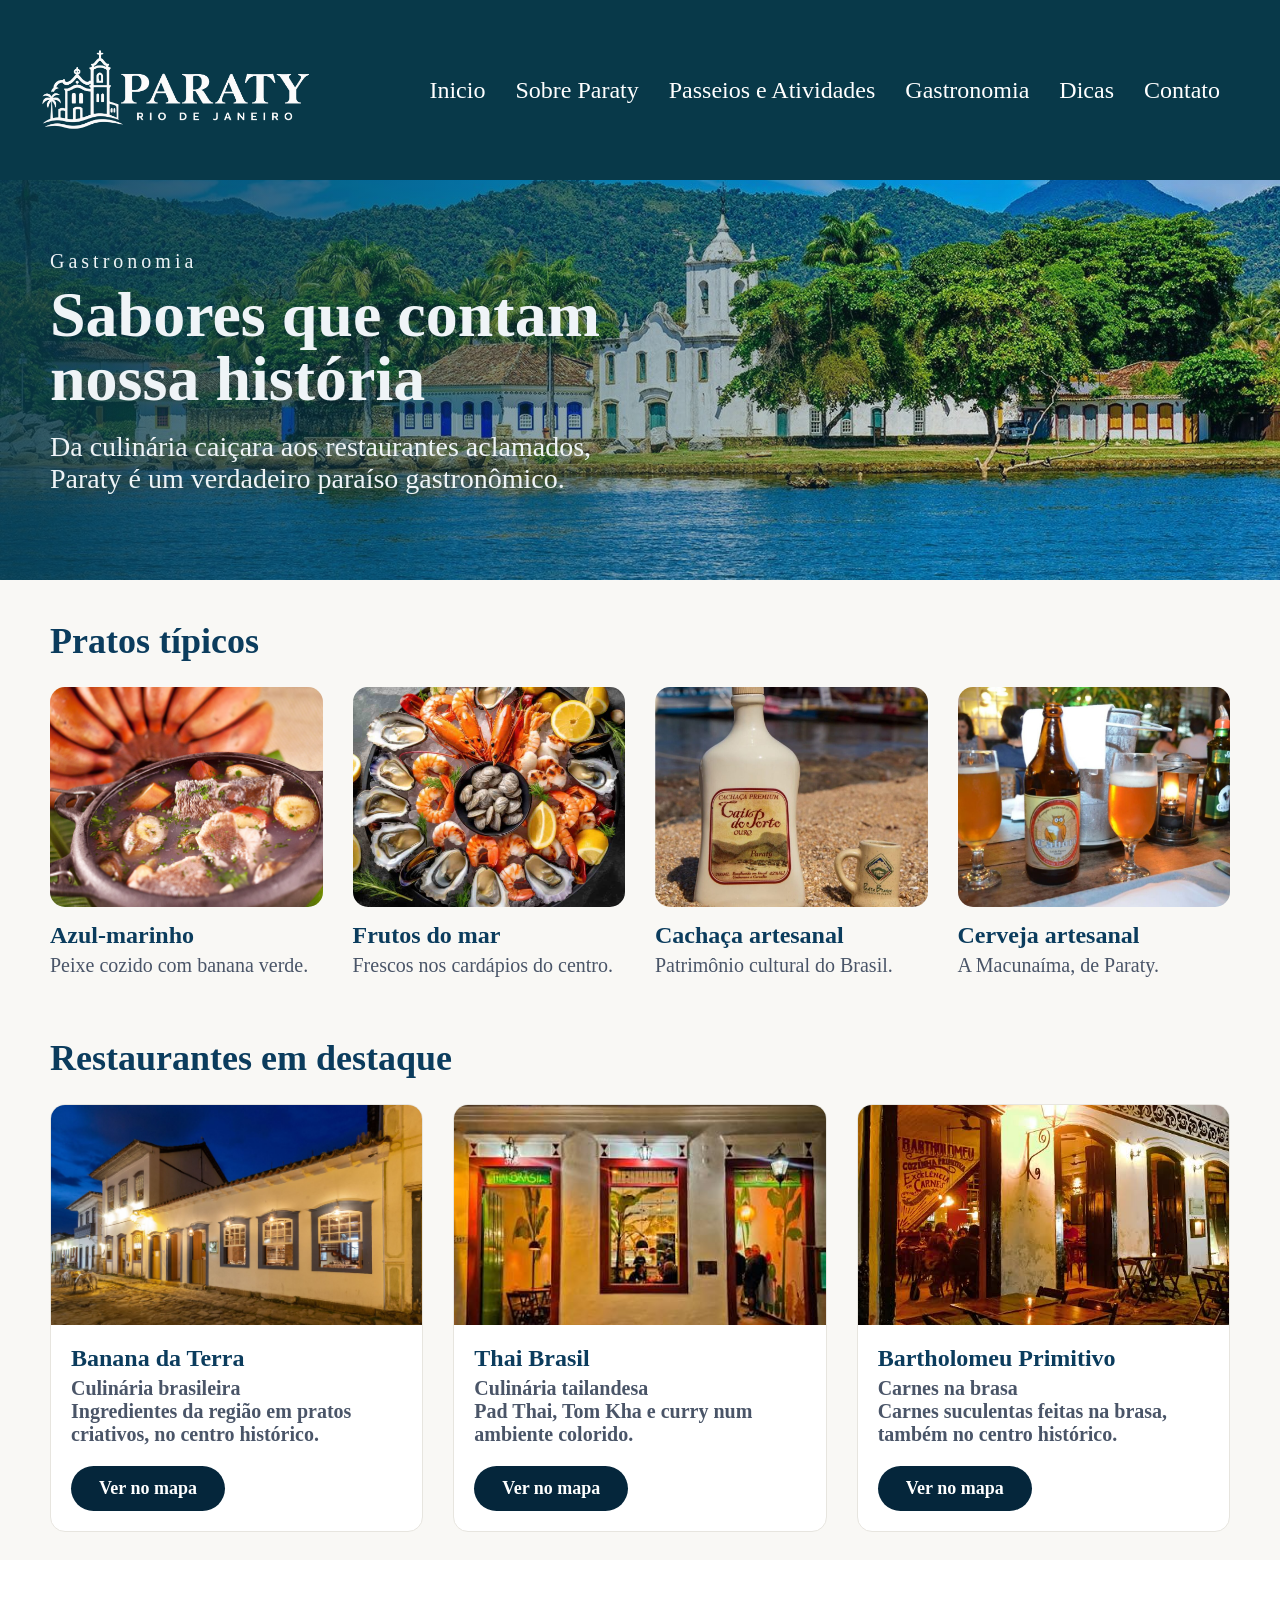
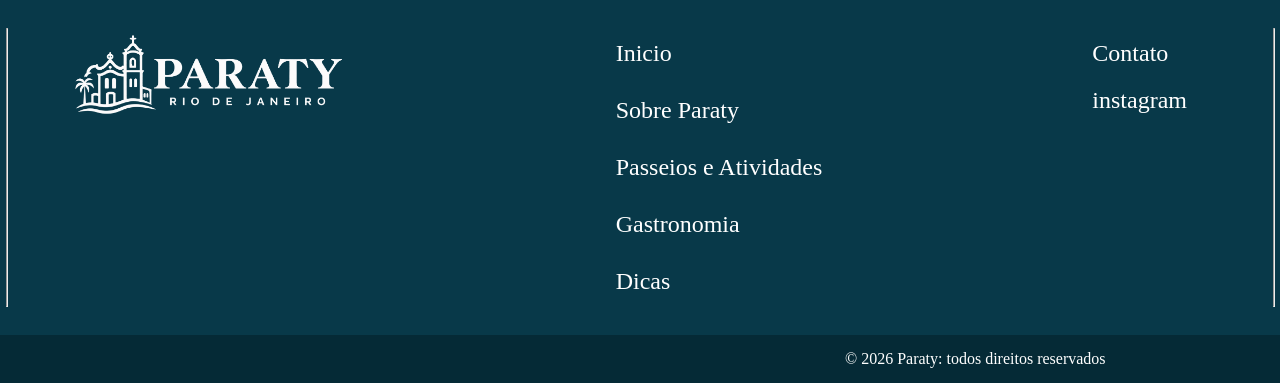
==== comidas.html @ b9e9d1eb "Adicionando a pagina comidas finalizada junto com a pagina contatos." ====
<!DOCTYPE html>
<html lang="pt-BR">

<head>
    <meta charset="UTF-8">
    <meta name="viewport" content="width=device-width, initial-scale=1.0">
    <title>Gastronomia</title>
    <link rel="stylesheet" href="Arquivos-CSS/comidas.css">
</head>

<body>

    <header>
        <nav class="navegacaotopo">
            <img src="imagensFa/logo.png" alt="Logo Paraty">
            <ul class="cabecalho">
                <li><a href="#">Inicio</a></li>
                <li><a href="#">Sobre Paraty</a></li>
                <li><a href="#">Passeios e Atividades</a></li>
                <li><a href="comidas.html">Gastronomia</a></li>
                <li><a href="#">Dicas</a></li>
                <li><a href="contatos.html">Contato</a></li>
            </ul>
        </nav>
    </header>


    <main>

        <section class="secao1">
            <span class="etiqueta">Gastronomia</span>
            <h1>Sabores que contam nossa história</h1>
            <p>Da culinária caiçara aos restaurantes aclamados, Paraty é um verdadeiro paraíso gastronômico.</p>
        </section>

        <section class="conteudo">
            <h2>Pratos típicos</h2>

            <div class="pratos">
                <div class="prato">
                    <img src="imagensFa/PratoAzulMarinho.jpeg" alt="Prato de azul-marinho">
                    <h3>Azul-marinho</h3>
                    <p>Peixe cozido com banana verde.</p>
                </div>

                <div class="prato">
                    <img src="imagensFa/frutos-do-mar-1.jpg" alt="Prato de frutos do mar">
                    <h3>Frutos do mar</h3>
                    <p>Frescos nos cardápios do centro.</p>
                </div>

                <div class="prato">
                    <img src="imagensFa/CachaçaArtesanal.jpg" alt="Cachaça artesanal de Paraty">
                    <h3>Cachaça artesanal</h3>
                    <p>Patrimônio cultural do Brasil.</p>
                </div>

                <div class="prato">
                    <img src="imagensFa/Cerveja-Caboré.jpg" alt="Cerveja artesanal Macunaíma">
                    <h3>Cerveja artesanal</h3>
                    <p>A Macunaíma, de Paraty.</p>
                </div>
            </div>
        </section>

        <section class="conteudo">
            <h2>Restaurantes em destaque</h2>

            <div class="restaurantes">
                <div class="restaurante">
                    <img src="imagensFa/BananaDaTerra.jpg" alt="Restaurante Banana da Terra">
                    <div class="restaurante-texto">
                        <h3>Banana da Terra</h3>
                        <p class="culinaria">Culinária brasileira</p>
                        <p>Ingredientes da região em pratos criativos, no centro histórico.</p>
                        <a class="botao-mapa" href="https://maps.app.goo.gl/MrYdEScdG3aXZkx76"
                            target="_blank" rel="noopener">Ver no mapa</a>
                    </div>
                </div>

                <div class="restaurante">
                    <img src="imagensFa/ThaiBrasil.jpg" alt="Restaurante Thai Brasil">
                    <div class="restaurante-texto">
                        <h3>Thai Brasil</h3>
                        <p class="culinaria">Culinária tailandesa</p>
                        <p>Pad Thai, Tom Kha e curry num ambiente colorido.</p>
                        <a class="botao-mapa" href="https://maps.app.goo.gl/rhXPPhEUjaxxHmPD7"
                            target="_blank" rel="noopener">Ver no mapa</a>
                    </div>
                </div>

                <div class="restaurante">
                    <img src="imagensFa/BartholomeuPrimitivo.jpg" alt="Restaurante Bartholomeu Primitivo">
                    <div class="restaurante-texto">
                        <h3>Bartholomeu Primitivo</h3>
                        <p class="culinaria">Carnes na brasa</p>
                        <p>Carnes suculentas feitas na brasa, também no centro histórico.</p>
                        <a class="botao-mapa" href="https://maps.app.goo.gl/yVuHaotGX1dWFRwf7"
                            target="_blank" rel="noopener">Ver no mapa</a>
                    </div>
                </div>
            </div>
        </section>

    </main>


    <footer>

        <div class="rodape">

            <hr>
            <div class="imagemfooter">
                <img src="imagensFa/logo.png" alt="Logo Paraty">
            </div>

            <div>
                <ul class="navegacao">
                    <li><a href="">Inicio</a></li>
                    <li><a href="">Sobre Paraty</a></li>
                    <li><a href="">Passeios e Atividades</a></li>
                    <li><a href="">Gastronomia</a></li>
                    <li><a href="">Dicas</a></li>

                </ul>
            </div>


            <div>
                <ul class="contato">
                    <li><a href="">Contato</a></li>
                    <li><a href="">instagram</a></li>

                </ul>
            </div>




            <hr>

        </div>
        <div class="direitos">
            <p>&copy; 2026 Paraty: todos direitos reservados</p>
        </div>
    </footer>



</body>

</html>
---- Arquivos-CSS/comidas.css ----
body {
    margin: 0;
    scroll-behavior: smooth;
    min-height: 100vh;
    display: flex;
    flex-direction: column;
}

header {
    width: 100%;
    margin: 0;
    padding: 15px 0;
    background: rgb(8, 57, 73);
}

.navegacaotopo {
    background-color: rgb(8, 57, 73);
    display: flex;
    justify-content: space-between;
    align-items: center;
    padding: 20px 60px 20px 30px;
}

nav img {
    height: 100px;
    padding-bottom: 10px;
}

nav li {
    font-size: 1.5rem;
}

.cabecalho {
    display: flex;
    align-items: center;
    list-style: none;
    gap: 30px;
    margin: 0;
}

a {
    color: white;
    text-decoration: none;
}

main {
    flex: 1;
    background-color: #f9f8f5;
}

.secao1 {
    background-image: linear-gradient(90deg, rgba(8, 57, 73, 0.85) 0%, rgba(8, 57, 73, 0.15) 75%), url(../imagensFa/Fundo.jpg);
    background-repeat: no-repeat;
    background-size: cover;
    background-position: center;
    min-height: 400px;
    box-sizing: border-box;
    padding: 70px 50px;
    color: #eff4f7;
}

.etiqueta {
    display: block;
    font-size: 20px;
    letter-spacing: 4px;
}

.secao1 h1 {
    font-size: 64px;
    line-height: 1;
    max-width: 650px;
    margin: 10px 0 20px;
}

.secao1 p {
    font-size: 28px;
    max-width: 600px;
    margin: 0;
}

.conteudo {
    padding: 40px 50px 20px;
}

.conteudo h2 {
    color: #0b3c5d;
    font-size: 36px;
    margin: 0 0 25px;
}

.pratos {
    display: grid;
    grid-template-columns: repeat(auto-fit, minmax(240px, 1fr));
    gap: 30px;
}

.restaurantes {
    display: grid;
    grid-template-columns: repeat(auto-fit, minmax(320px, 1fr));
    gap: 30px;
}

.prato img {
    display: block;
    width: 100%;
    height: 220px;
    object-fit: cover;
}

.restaurante img {
    display: block;
    width: 100%;
    height: 220px;
    object-fit: cover;
}

.prato img {
    border-radius: 15px;
    margin-bottom: 15px;
}

.prato h3 {
    color: #0b3c5d;
    font-size: 24px;
    margin: 0 0 5px;
}

.restaurante h3 {
    color: #0b3c5d;
    font-size: 24px;
    margin: 0 0 5px;
}

.prato p {
    color: #4a5568;
    font-size: 20px;
    margin: 0;
}

.restaurante p {
    color: #4a5568;
    font-size: 20px;
    margin: 0;
}

.restaurante {
    background-color: white;
    border: 1px solid #e7e5df;
    border-radius: 15px;
    overflow: hidden;
}

.restaurante-texto {
    padding: 20px;
}

.restaurante {
    color: #0b3c5d;
    font-weight: bold;
    margin-bottom: 8px;
}

.culinaria {
    color: #0b3c5d;
    font-weight: bold;
    margin-bottom: 8px;
}

.botao-mapa {
    display: inline-block;
    margin-top: 20px;
    padding: 12px 28px;
    background-color: #05263b;
    border-radius: 30px;
    font-size: 18px;
    font-weight: bold;
}

.rodape {
    background-color: rgb(8, 57, 73);
    padding: 20px 0;
    width: 100%;
    color: white;
    display: flex;
    justify-content: space-between;
    margin-top: 40px;
}

.navegacao {
    display: flex;
    flex-direction: column;
    list-style: none;
    gap: 30px;
    margin: 0;
    padding: 20px 250px 20px 20px;
    font-size: 1.5rem;
}

.contato {
    display: flex;
    flex-direction: column;
    list-style: none;
    gap: 20px;
    margin: 0;
    padding: 20px 80px 20px 20px;
    font-size: 1.5rem;
}

footer img {
    height: 100px;
    padding: 0 250px 0 50px;
}

footer p {
    color: white;
    background-color: rgb(5, 42, 54);
    margin: 0;
    padding: 15px 15px 15px 845px;
}
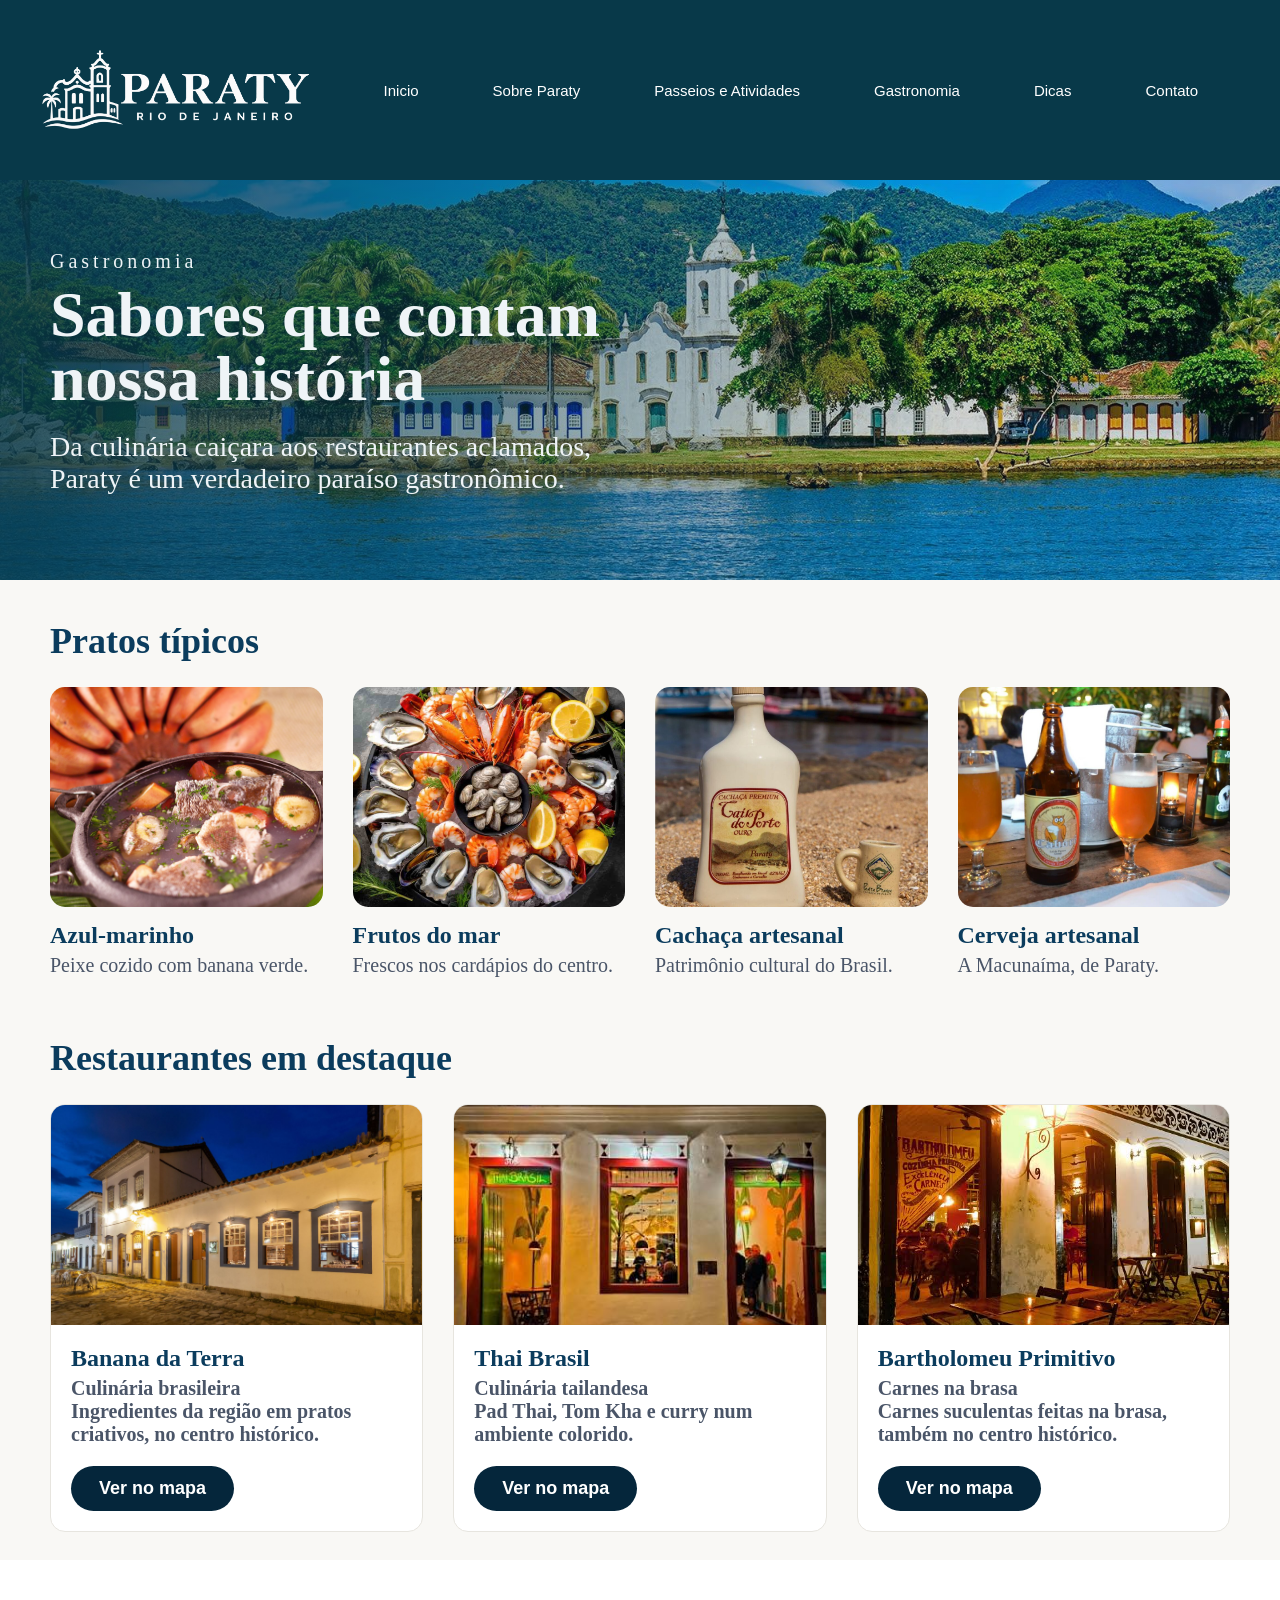
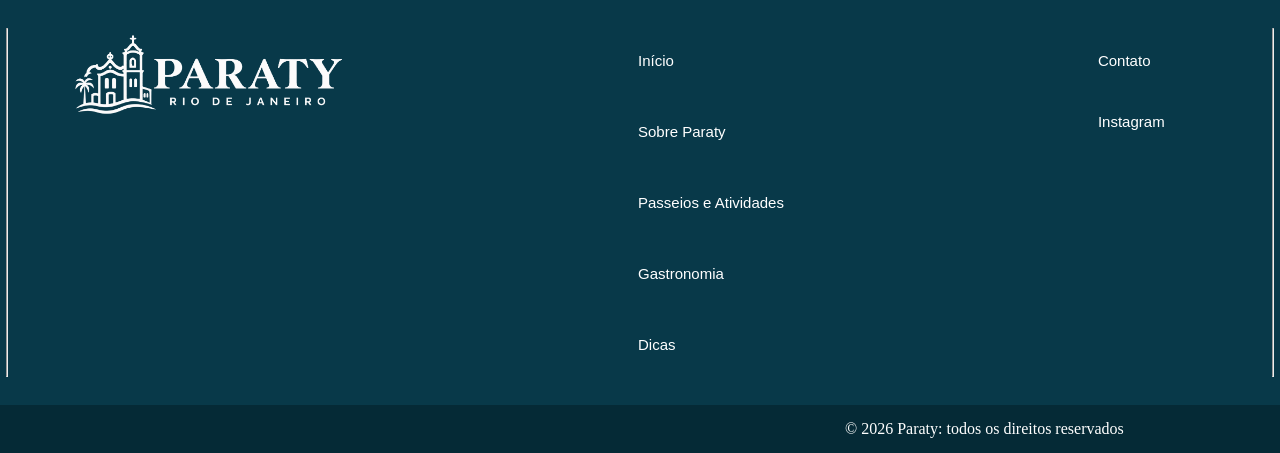
==== commit d8dade61: "Finalizado as paginas de gastronomia e contatos" ====
--- a/comidas.html
+++ b/comidas.html
@@ -14,12 +14,12 @@
         <nav class="navegacaotopo">
             <img src="imagensFa/logo.png" alt="Logo Paraty">
             <ul class="cabecalho">
-                <li><a href="#">Inicio</a></li>
-                <li><a href="#">Sobre Paraty</a></li>
-                <li><a href="#">Passeios e Atividades</a></li>
-                <li><a href="comidas.html">Gastronomia</a></li>
-                <li><a href="#">Dicas</a></li>
-                <li><a href="contatos.html">Contato</a></li>
+                <li><button class="bnt-menu"><a href="index.html">Inicio</a></button></li>
+                <li><button class="bnt-menu"><a href="sobre.html">Sobre Paraty</a></button></li>
+                <li><button class="bnt-menu"><a href="passeioseatividades.html">Passeios e Atividades</a></button></li>
+                <li><button class="bnt-menu"><a href="comidas.html">Gastronomia</a></button></li>
+                <li><button class="bnt-menu"><a href="dicas.html">Dicas</a></button></li>
+                <li><button class="bnt-menu"><a href="contatos.html">Contato</a></button></li>
             </ul>
         </nav>
     </header>
@@ -73,8 +73,7 @@
                         <h3>Banana da Terra</h3>
                         <p class="culinaria">Culinária brasileira</p>
                         <p>Ingredientes da região em pratos criativos, no centro histórico.</p>
-                        <a class="botao-mapa" href="https://maps.app.goo.gl/MrYdEScdG3aXZkx76"
-                            target="_blank" rel="noopener">Ver no mapa</a>
+                        <button class="bnt-mapa"><a class="botao-mapa" href="https://maps.app.goo.gl/MrYdEScdG3aXZkx76" target="_blank" rel="noopener">Ver no mapa</a></button>
                     </div>
                 </div>
 
@@ -84,8 +83,7 @@
                         <h3>Thai Brasil</h3>
                         <p class="culinaria">Culinária tailandesa</p>
                         <p>Pad Thai, Tom Kha e curry num ambiente colorido.</p>
-                        <a class="botao-mapa" href="https://maps.app.goo.gl/rhXPPhEUjaxxHmPD7"
-                            target="_blank" rel="noopener">Ver no mapa</a>
+                        <button class="bnt-mapa"><a class="botao-mapa" href="https://maps.app.goo.gl/rhXPPhEUjaxxHmPD7" target="_blank" rel="noopener">Ver no mapa</a></button>
                     </div>
                 </div>
 
@@ -95,8 +93,7 @@
                         <h3>Bartholomeu Primitivo</h3>
                         <p class="culinaria">Carnes na brasa</p>
                         <p>Carnes suculentas feitas na brasa, também no centro histórico.</p>
-                        <a class="botao-mapa" href="https://maps.app.goo.gl/yVuHaotGX1dWFRwf7"
-                            target="_blank" rel="noopener">Ver no mapa</a>
+                        <button class="bnt-mapa"><a class="botao-mapa" href="https://maps.app.goo.gl/yVuHaotGX1dWFRwf7" target="_blank" rel="noopener">Ver no mapa</a></button>
                     </div>
                 </div>
             </div>
@@ -108,41 +105,37 @@
     <footer>
 
         <div class="rodape">
+            <hr>
 
-            <hr>
             <div class="imagemfooter">
                 <img src="imagensFa/logo.png" alt="Logo Paraty">
             </div>
 
             <div>
                 <ul class="navegacao">
-                    <li><a href="">Inicio</a></li>
-                    <li><a href="">Sobre Paraty</a></li>
-                    <li><a href="">Passeios e Atividades</a></li>
-                    <li><a href="">Gastronomia</a></li>
-                    <li><a href="">Dicas</a></li>
-
+                    <li><button class="btn-cabecalho"><a href="index.html">Início</a></button></li>
+                    <li><button class="btn-cabecalho"><a href="sobre.html">Sobre Paraty</a></button></li>
+                    <li><button class="btn-cabecalho"><a href="passeioseatividades.html">Passeios e
+                                Atividades</a></button></li>
+                    <li><button class="btn-cabecalho"><a href="comidas.html">Gastronomia</a></button></li>
+                    <li><button class="btn-cabecalho"><a href="dicas.html">Dicas</a></button></li>
                 </ul>
             </div>
 
-
             <div>
                 <ul class="contato">
-                    <li><a href="">Contato</a></li>
-                    <li><a href="">instagram</a></li>
-
+                    <li><button class="btn-cabecalho"><a href="contatos.html">Contato</a></button></li>
+                    <li><button class="btn-cabecalho"><a href="">Instagram</a></button></li>
                 </ul>
             </div>
+            <hr>
+        </div>
 
 
+        <div class="direitos">
+            <p>&copy; 2026 Paraty: todos os direitos reservados</p>
+        </div>
 
-
-            <hr>
-
-        </div>
-        <div class="direitos">
-            <p>&copy; 2026 Paraty: todos direitos reservados</p>
-        </div>
     </footer>
 
 
--- a/Arquivos-CSS/comidas.css
+++ b/Arquivos-CSS/comidas.css
@@ -166,7 +166,7 @@
     margin-bottom: 8px;
 }
 
-.botao-mapa {
+.bnt-mapa {
     display: inline-block;
     margin-top: 20px;
     padding: 12px 28px;
@@ -174,6 +174,7 @@
     border-radius: 30px;
     font-size: 18px;
     font-weight: bold;
+    border: none;
 }
 
 .rodape {
@@ -216,4 +217,51 @@
     background-color: rgb(5, 42, 54);
     margin: 0;
     padding: 15px 15px 15px 845px;
+}
+
+.btn-cabecalho {
+    padding: 12px 22px;
+    border: transparent;
+    background-color: transparent;
+    border-radius: 30px;
+    font-size: 15px;
+    color: white;
+}
+
+.btn-cabecalho:hover {
+    background-color: white;
+    border: whitesmoke;
+    transition: 0.78s;
+    transform: translateY(-8px);
+
+a {
+    color: rgb(5, 42, 54)
+}
+}
+
+.bnt-menu {
+    padding: 12px 22px;
+    border: transparent;
+    background-color: transparent;
+    border-radius: 30px;
+    font-size: 15px;
+    color: white;
+}
+
+.bnt-menu:hover {
+    background-color: white;
+    border: whitesmoke;
+    transition: 0.78s;
+    transform: translateY(-8px);
+
+a {
+    color: rgb(5, 42, 54)
+}
+}
+
+.bnt-mapa:hover {
+    background-color: #164868;
+    border: whitesmoke;
+    transition: 0.78s;
+    transform: translateY(-8px);
 }
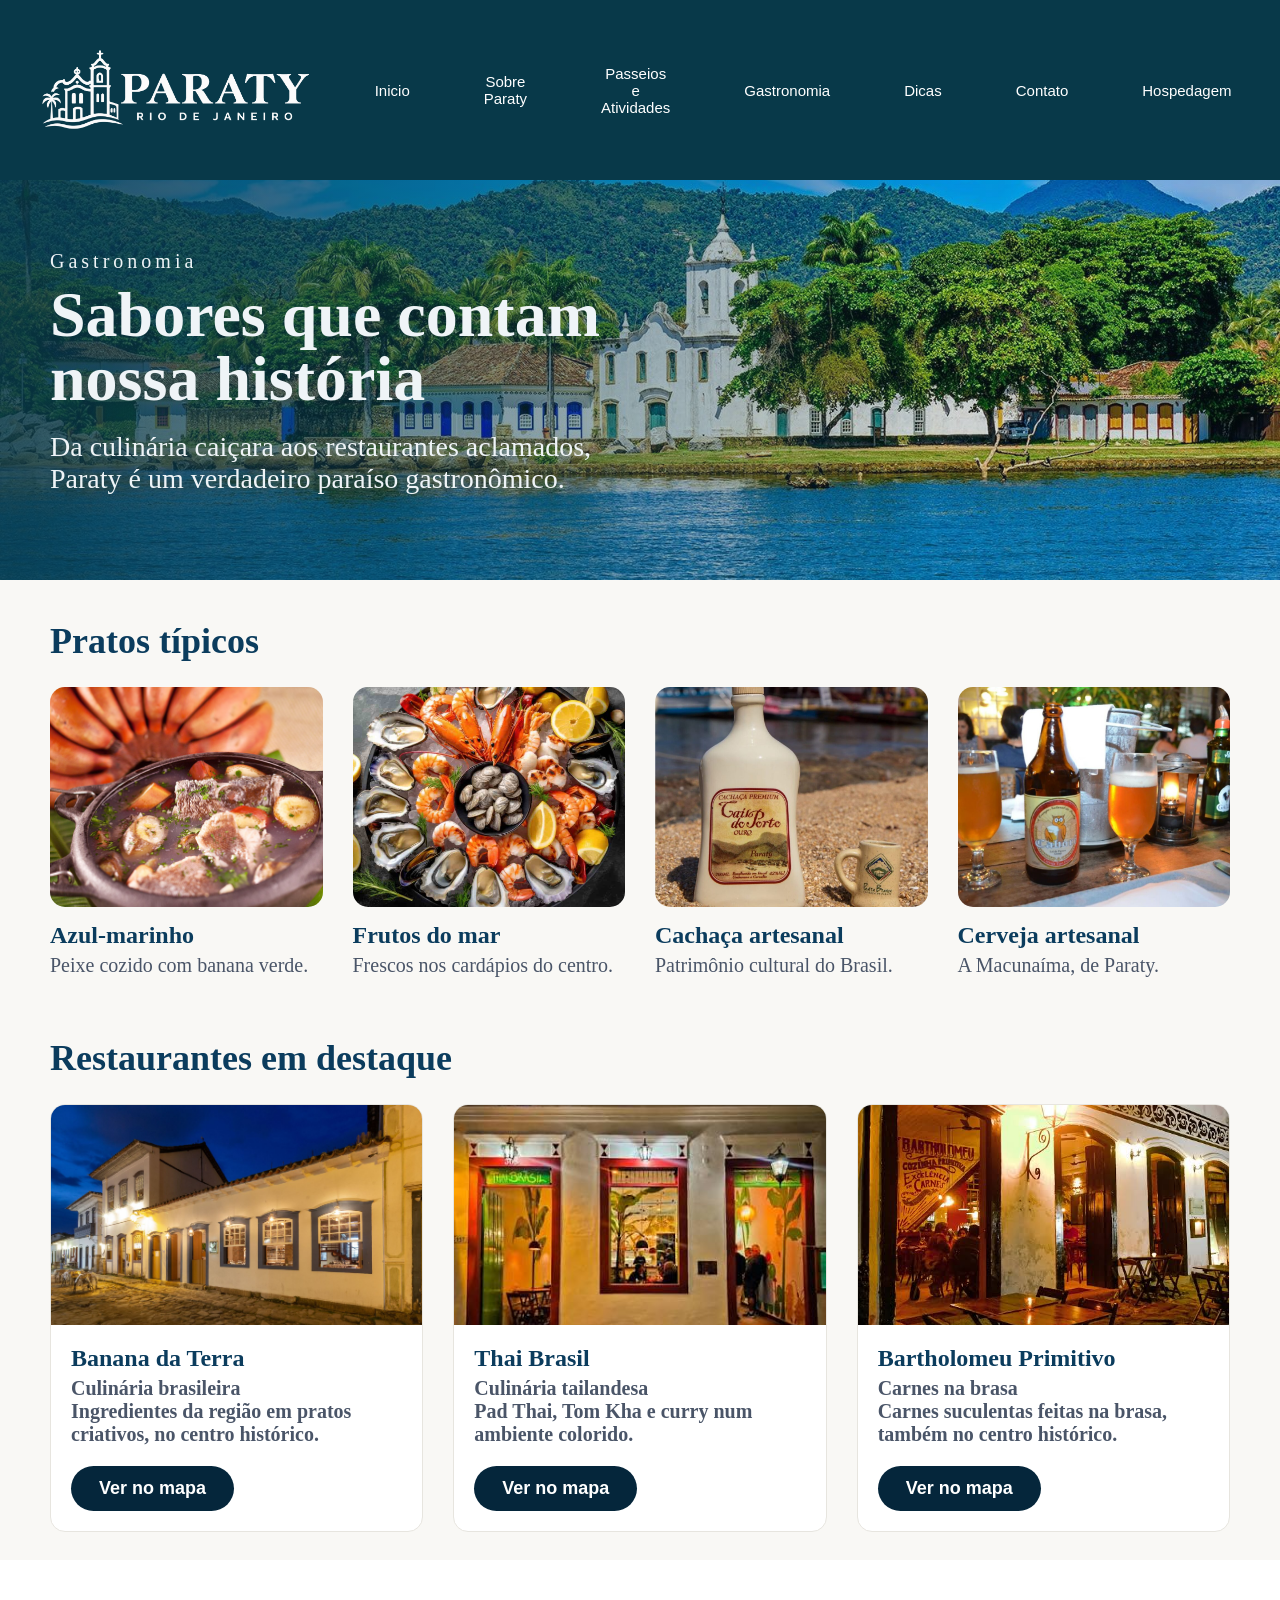
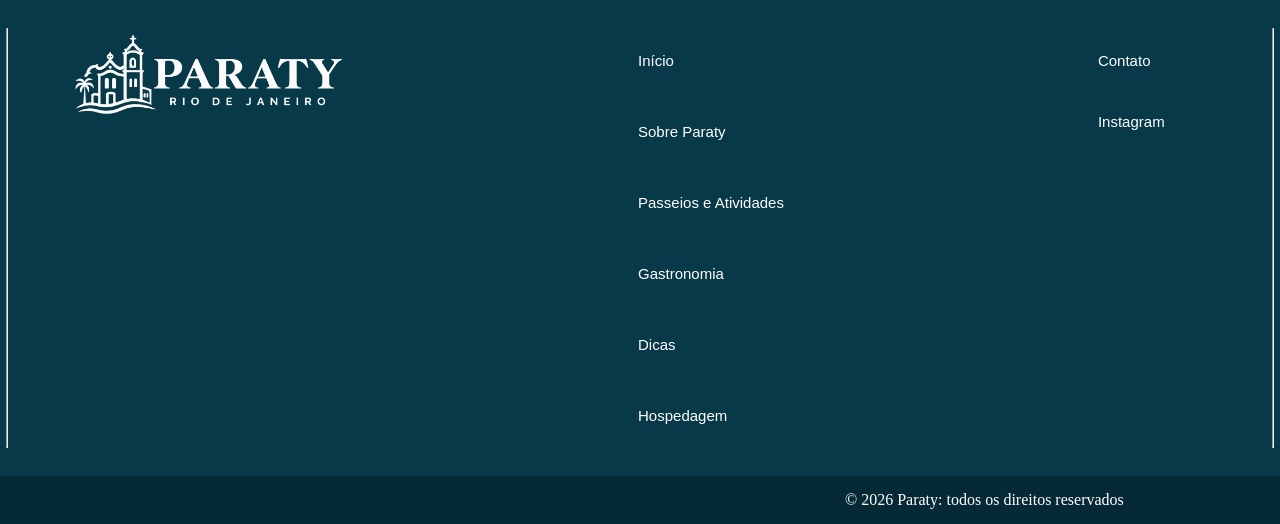
==== commit 7cf568ba: "Finalizado" ====
--- a/comidas.html
+++ b/comidas.html
@@ -20,6 +20,7 @@
                 <li><button class="bnt-menu"><a href="comidas.html">Gastronomia</a></button></li>
                 <li><button class="bnt-menu"><a href="dicas.html">Dicas</a></button></li>
                 <li><button class="bnt-menu"><a href="contatos.html">Contato</a></button></li>
+                <li><button class="bnt-menu"><a href="hospedagem.html">Hospedagem</a></button></li>
             </ul>
         </nav>
     </header>
@@ -119,6 +120,7 @@
                                 Atividades</a></button></li>
                     <li><button class="btn-cabecalho"><a href="comidas.html">Gastronomia</a></button></li>
                     <li><button class="btn-cabecalho"><a href="dicas.html">Dicas</a></button></li>
+                    <li><button class="btn-cabecalho"><a href="hospedagem.html">Hospedagem</a></button></li>
                 </ul>
             </div>
 
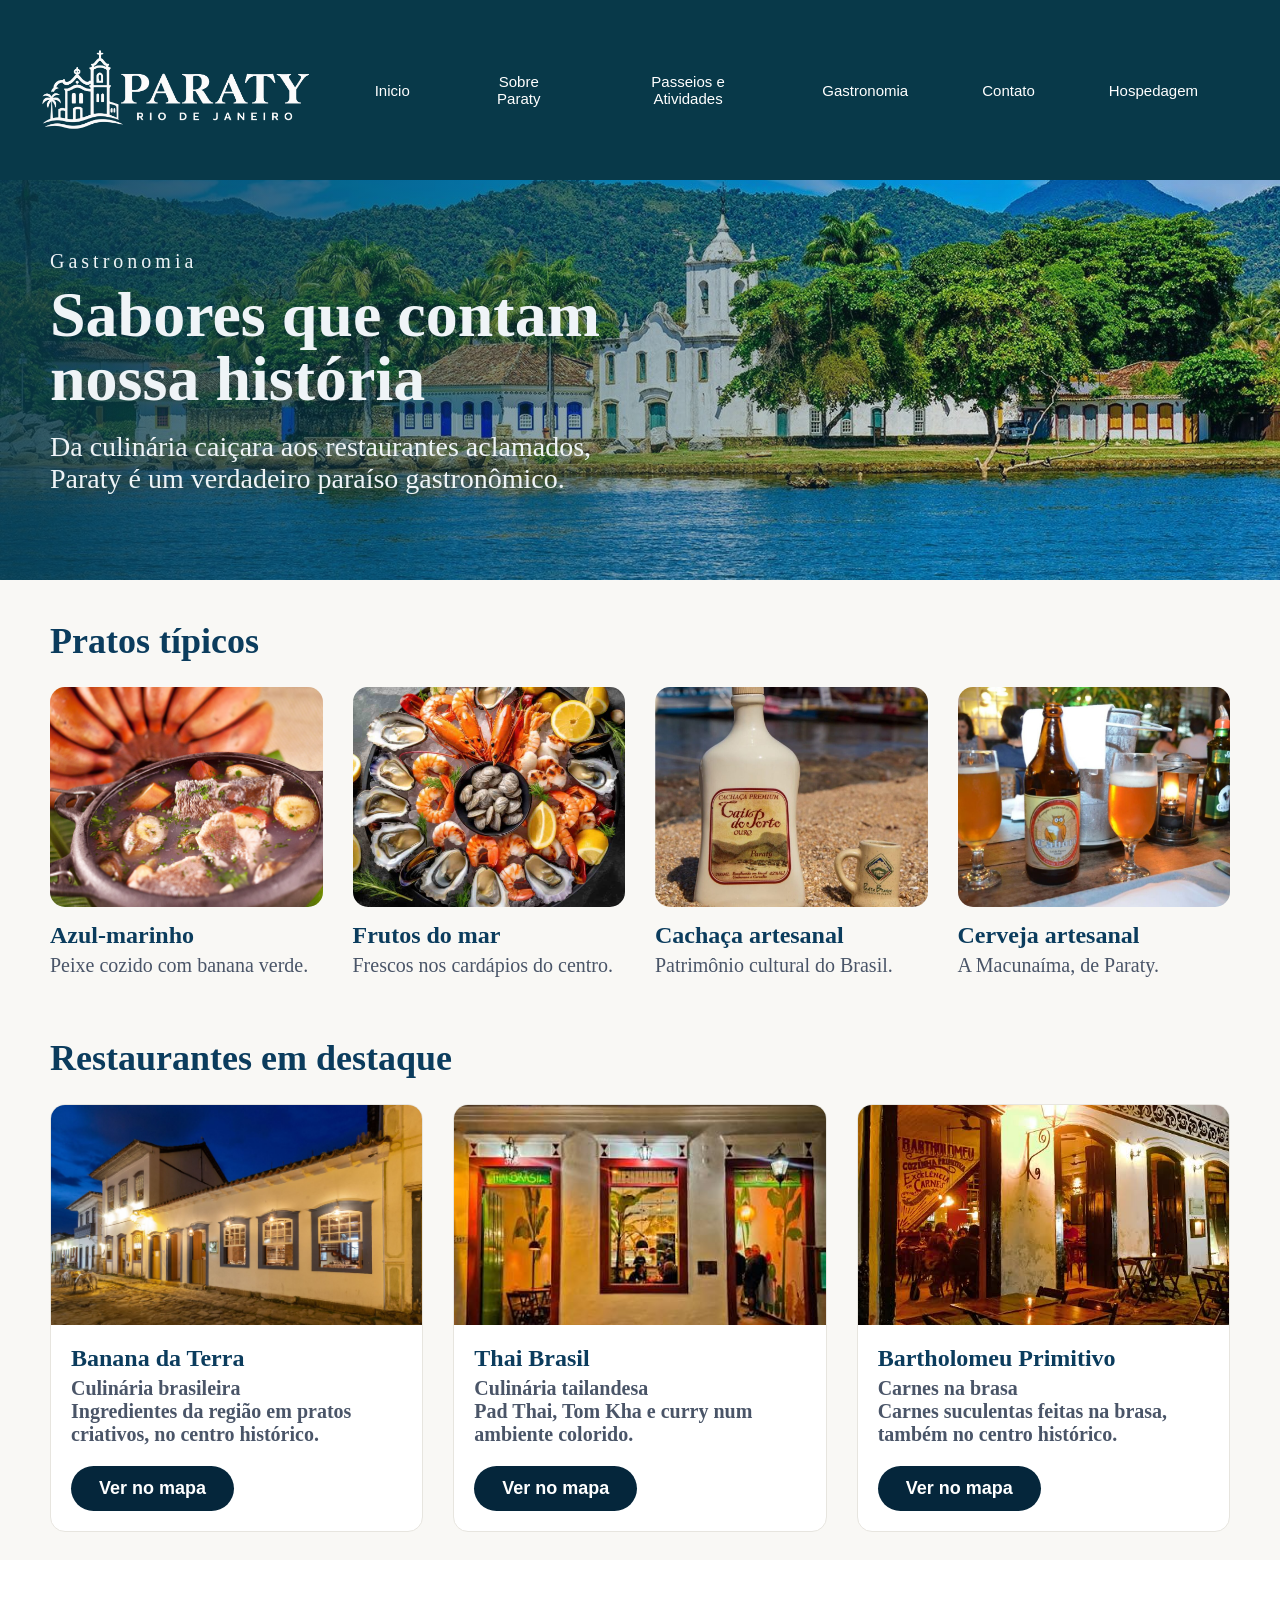
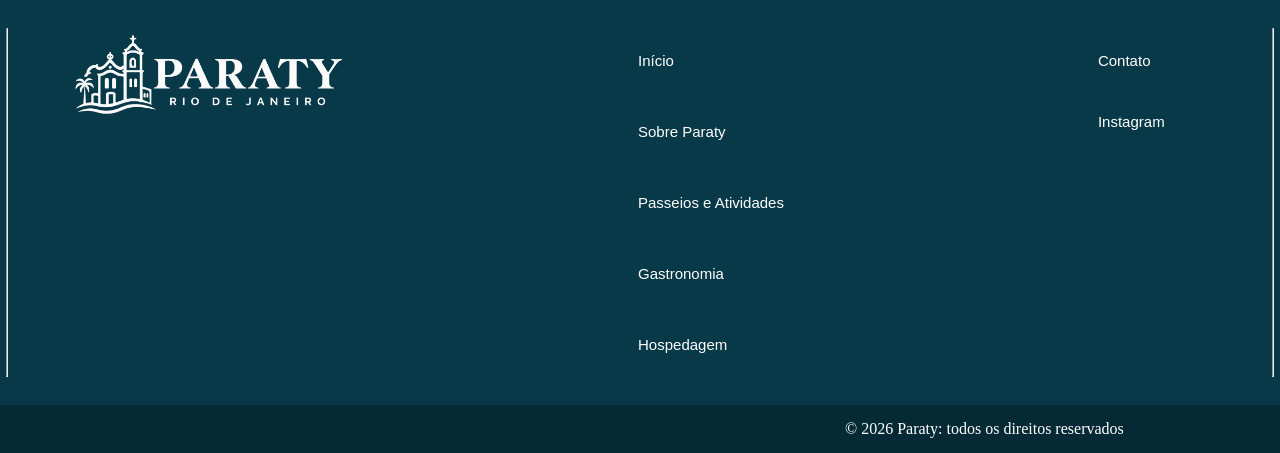
==== commit 6343cca6: "finalizado" ====
--- a/comidas.html
+++ b/comidas.html
@@ -15,10 +15,9 @@
             <img src="imagensFa/logo.png" alt="Logo Paraty">
             <ul class="cabecalho">
                 <li><button class="bnt-menu"><a href="index.html">Inicio</a></button></li>
-                <li><button class="bnt-menu"><a href="sobre.html">Sobre Paraty</a></button></li>
+                <li><button class="bnt-menu"><a href="historia.html">Sobre Paraty</a></button></li>
                 <li><button class="bnt-menu"><a href="passeioseatividades.html">Passeios e Atividades</a></button></li>
                 <li><button class="bnt-menu"><a href="comidas.html">Gastronomia</a></button></li>
-                <li><button class="bnt-menu"><a href="dicas.html">Dicas</a></button></li>
                 <li><button class="bnt-menu"><a href="contatos.html">Contato</a></button></li>
                 <li><button class="bnt-menu"><a href="hospedagem.html">Hospedagem</a></button></li>
             </ul>
@@ -119,7 +118,6 @@
                     <li><button class="btn-cabecalho"><a href="passeioseatividades.html">Passeios e
                                 Atividades</a></button></li>
                     <li><button class="btn-cabecalho"><a href="comidas.html">Gastronomia</a></button></li>
-                    <li><button class="btn-cabecalho"><a href="dicas.html">Dicas</a></button></li>
                     <li><button class="btn-cabecalho"><a href="hospedagem.html">Hospedagem</a></button></li>
                 </ul>
             </div>
